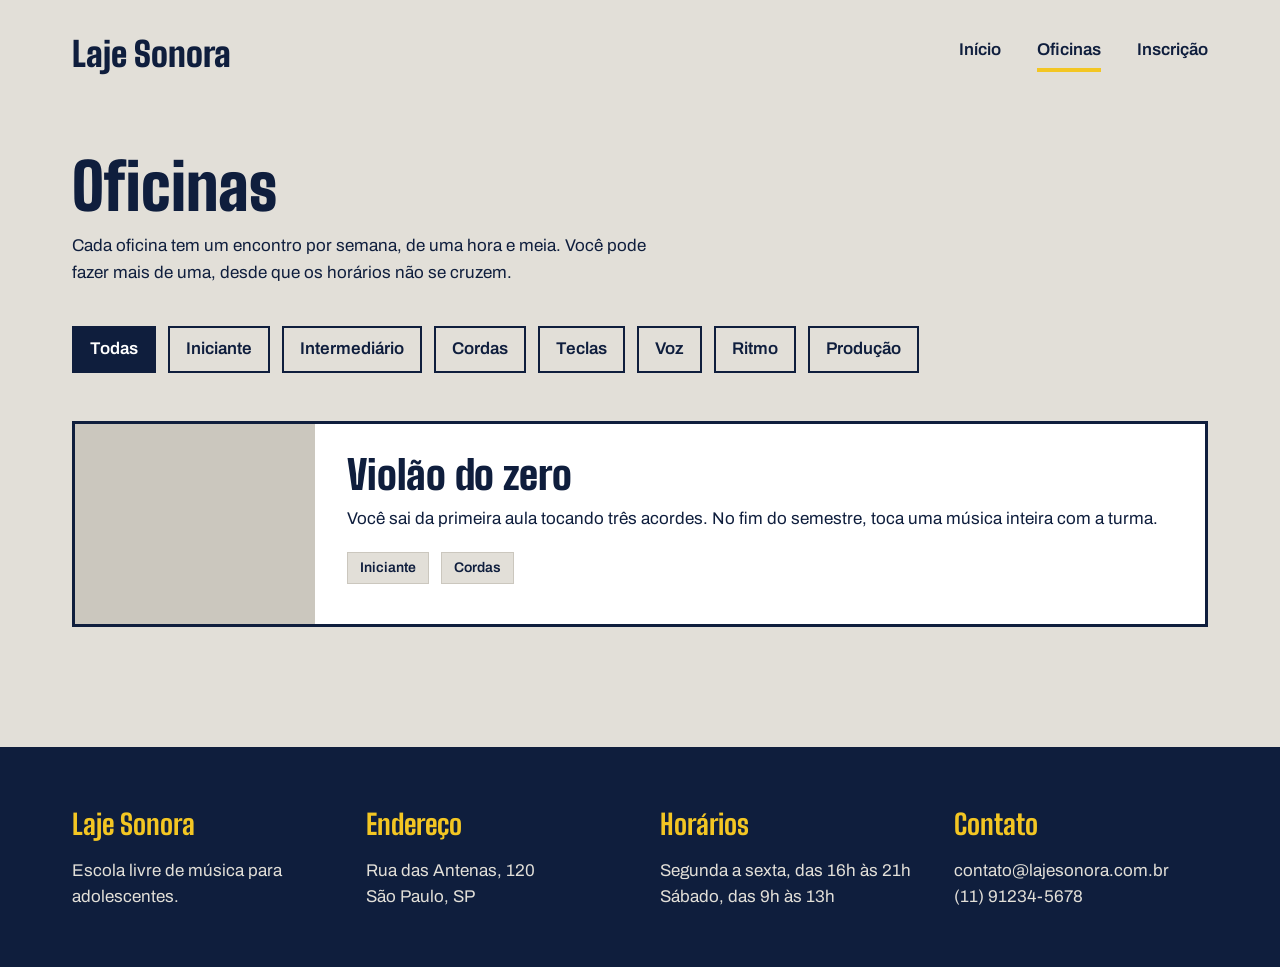
==== oficinas.html @ 2047c244 "Projeto Laje Sonora completo - - HTML e CSS conforme tutorial completo" ====
<!DOCTYPE html>
<html lang="pt-BR">
<head>
  <meta charset="UTF-8">
  <meta name="viewport" content="width=device-width, initial-scale=1.0">
  <title>Laje Sonora | Oficinas</title>
  <link rel="preconnect" href="https://fonts.googleapis.com">
  <link rel="preconnect" href="https://fonts.gstatic.com" crossorigin>
  <link href="https://fonts.googleapis.com/css2?family=Archivo:ital,wght@0,100..900;1,100..900&family=Big+Shoulders:opsz,wght@10..72,100..900&display=swap" rel="stylesheet">
  <link rel="stylesheet" href="oficinas.css">
</head>
<body>
  <header class="conteudo topo">
    <a href="index.html" class="logo">Laje Sonora</a>
    <nav class="menu">
      <a href="index.html">Início</a>
      <a href="oficinas.html" class="atual">Oficinas</a>
      <a href="inscricao.html">Inscrição</a>
    </nav>
  </header>

  <main class="conteudo">
    <h1 class="titulo-pagina">Oficinas</h1>
    <p class="subtitulo-pagina">Cada oficina tem um encontro por semana, de uma hora e meia. Você pode fazer mais de uma, desde que os horários não se cruzem.</p>

    <div class="filtros">
      <span class="filtro ativo">Todas</span>
      <span class="filtro">Iniciante</span>
      <span class="filtro">Intermediário</span>
      <span class="filtro">Cordas</span>
      <span class="filtro">Teclas</span>
      <span class="filtro">Voz</span>
      <span class="filtro">Ritmo</span>
      <span class="filtro">Produção</span>
    </div>

    <div class="lista">
      <article class="oficina">
        <div class="foto foto-azul"></div>
        <div class="oficina-texto">
          <h2>Violão do zero</h2>
          <p>Você sai da primeira aula tocando três acordes. No fim do semestre, toca uma música inteira com a turma.</p>
          <div class="etiquetas">
            <span class="etiqueta">Iniciante</span>
            <span class="etiqueta">Cordas</span>
          </div>
        </div>
      </article>
    </div>
  </main>

  <footer class="rodape">
    <div class="conteudo rodape-colunas">
      <div class="rodape-coluna">
        <h4>Laje Sonora</h4>
        <p>Escola livre de música para<br>adolescentes.</p>
      </div>
      <div class="rodape-coluna">
        <h4>Endereço</h4>
        <p>Rua das Antenas, 120<br>São Paulo, SP</p>
      </div>
      <div class="rodape-coluna">
        <h4>Horários</h4>
        <p>Segunda a sexta, das 16h às 21h<br>Sábado, das 9h às 13h</p>
      </div>
      <div class="rodape-coluna">
        <h4>Contato</h4>
        <p>contato@lajesonora.com.br<br>(11) 91234-5678</p>
      </div>
    </div>
  </footer>
</body>
</html>
---- oficinas.css ----
* {
  margin: 0;
  padding: 0;
  box-sizing: border-box;
}

:root {
  --concreto: #E2DFD8;
  --concreto-escuro: #CBC7BE;
  --tinta: #0F1E3D;
  --caixa-dagua: #1F5FBF;
  --fita: #F3C623;
  --branco: #FFFFFF;
  --fonte-cartaz: "Big Shoulders", "Arial Narrow", sans-serif;
  --fonte-texto: "Archivo", Arial, sans-serif;
}

body {
  background-color: var(--concreto);
  color: var(--tinta);
  font-family: var(--fonte-texto);
  font-size: 17px;
  line-height: 1.55;
}

a {
  color: inherit;
}

h1, h2, h3 {
  font-family: var(--fonte-cartaz);
  font-weight: 900;
  line-height: 0.95;
}

.conteudo {
  max-width: 1200px;
  margin-inline: auto;
  padding-inline: 32px;
}

/* ===== TOPO (igual ao index) ===== */
.topo {
  padding-block: 28px;
  display: flex;
  justify-content: space-between;
  align-items: center;
}

.logo {
  font-family: var(--fonte-cartaz);
  font-size: 34px;
  font-weight: 900;
  text-decoration: none;
}

.menu {
  display: flex;
  gap: 36px;
}

.menu a {
  font-weight: 600;
  text-decoration: none;
  padding-bottom: 4px;
  border-bottom: 4px solid transparent;
}

.menu a:hover {
  border-bottom-color: var(--tinta);
}

.menu a.atual {
  border-bottom-color: var(--fita);
}

/* ===== PÁGINA DE OFICINAS ===== */
.titulo-pagina {
  font-size: 64px;
  margin-top: 48px;
  margin-bottom: 16px;
}

.subtitulo-pagina {
  max-width: 60ch;
  margin-bottom: 40px;
}

.filtros {
  display: flex;
  flex-wrap: wrap;
  gap: 12px;
  margin-bottom: 48px;
}

.filtro {
  padding: 8px 16px;
  border: 2px solid var(--tinta);
  font-weight: 600;
  cursor: pointer;
}

.filtro.ativo {
  background-color: var(--tinta);
  color: var(--branco);
}

.lista {
  display: flex;
  flex-direction: column;
  gap: 24px;
}

.oficina {
  display: flex;
  background-color: var(--branco);
  border: 3px solid var(--tinta);
}

.oficina .foto {
  width: 240px;
  min-height: 200px;
  background-color: var(--concreto-escuro);
  flex-shrink: 0;
}

.foto-azul {
  background-color: var(--caixa-dagua);
}

.oficina-texto {
  padding: 32px;
  display: flex;
  flex-direction: column;
  gap: 12px;
}

.oficina-texto h2 {
  font-size: 40px;
}

.etiquetas {
  display: flex;
  gap: 12px;
  margin-top: 8px;
}

.etiqueta {
  font-size: 14px;
  font-weight: 600;
  padding: 4px 12px;
  background-color: var(--concreto);
  border: 1px solid var(--concreto-escuro);
}

/* ===== RODAPÉ ===== */
.rodape {
  margin-top: 120px;
  background-color: var(--tinta);
  color: var(--concreto);
  padding-block: 56px;
}

.rodape-colunas {
  display: flex;
  gap: 40px;
}

.rodape-coluna {
  flex: 1;
}

.rodape h4 {
  font-family: var(--fonte-cartaz);
  font-size: 28px;
  color: var(--fita);
  margin-bottom: 12px;
}
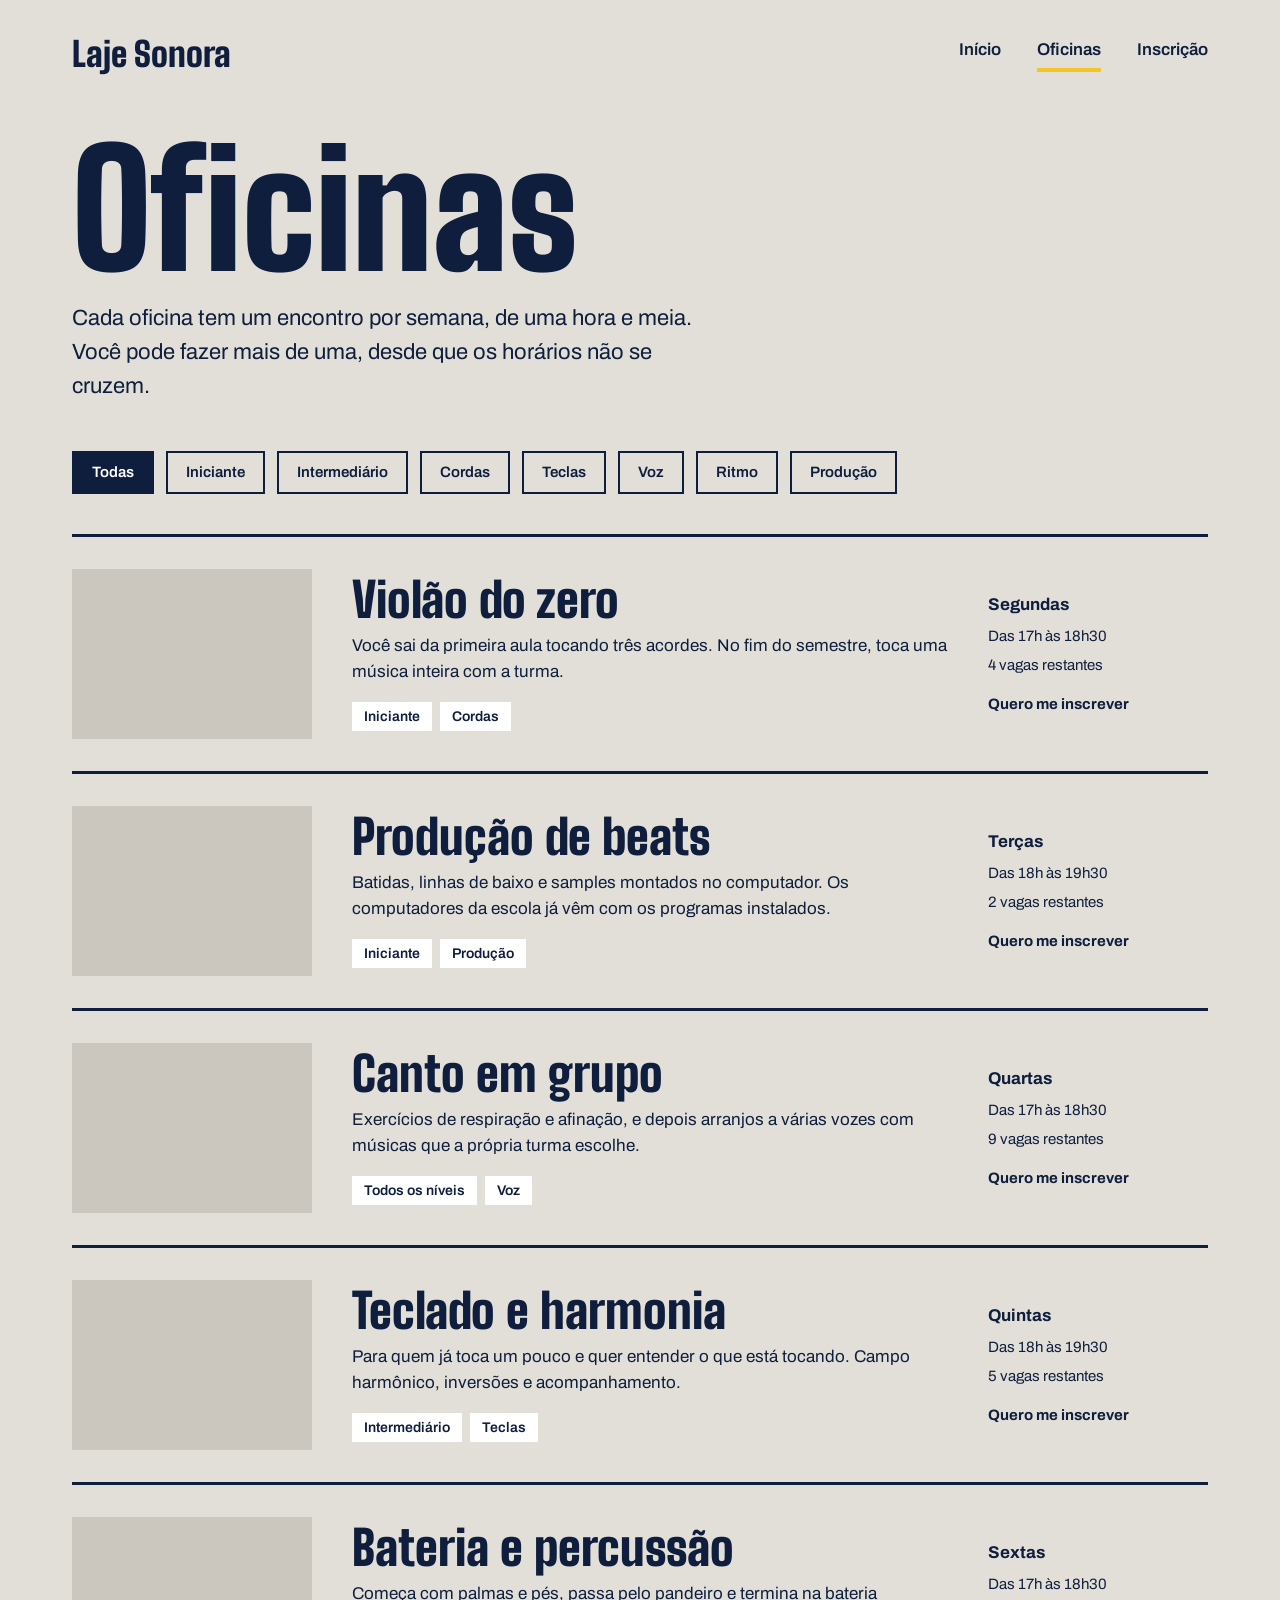
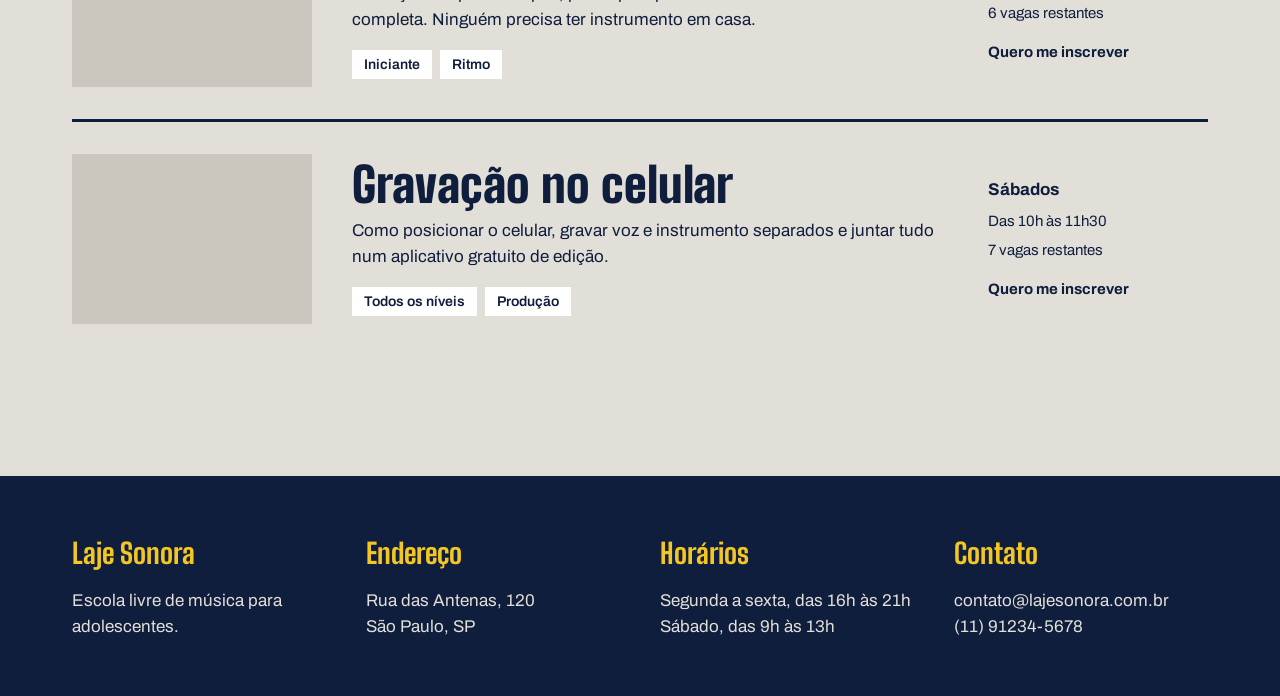
==== commit 5b62373d: "Página de Oficinas completa - 6 oficinas + detalhes + CSS conforme tutorial" ====
--- a/oficinas.html
+++ b/oficinas.html
@@ -35,6 +35,7 @@
     </div>
 
     <div class="lista">
+      <!-- 1. Violão do zero -->
       <article class="oficina">
         <div class="foto foto-azul"></div>
         <div class="oficina-texto">
@@ -44,6 +45,107 @@
             <span class="etiqueta">Iniciante</span>
             <span class="etiqueta">Cordas</span>
           </div>
+        </div>
+        <div class="oficina-detalhes">
+          <strong>Segundas</strong>
+          <span>Das 17h às 18h30</span>
+          <span>4 vagas restantes</span>
+          <a href="inscricao.html">Quero me inscrever</a>
+        </div>
+      </article>
+
+      <!-- 2. Produção de beats -->
+      <article class="oficina">
+        <div class="foto foto-amarela"></div>
+        <div class="oficina-texto">
+          <h2>Produção de beats</h2>
+          <p>Batidas, linhas de baixo e samples montados no computador. Os computadores da escola já vêm com os programas instalados.</p>
+          <div class="etiquetas">
+            <span class="etiqueta">Iniciante</span>
+            <span class="etiqueta">Produção</span>
+          </div>
+        </div>
+        <div class="oficina-detalhes">
+          <strong>Terças</strong>
+          <span>Das 18h às 19h30</span>
+          <span>2 vagas restantes</span>
+          <a href="inscricao.html">Quero me inscrever</a>
+        </div>
+      </article>
+
+      <!-- 3. Canto em grupo -->
+      <article class="oficina">
+        <div class="foto foto-tinta"></div>
+        <div class="oficina-texto">
+          <h2>Canto em grupo</h2>
+          <p>Exercícios de respiração e afinação, e depois arranjos a várias vozes com músicas que a própria turma escolhe.</p>
+          <div class="etiquetas">
+            <span class="etiqueta">Todos os níveis</span>
+            <span class="etiqueta">Voz</span>
+          </div>
+        </div>
+        <div class="oficina-detalhes">
+          <strong>Quartas</strong>
+          <span>Das 17h às 18h30</span>
+          <span>9 vagas restantes</span>
+          <a href="inscricao.html">Quero me inscrever</a>
+        </div>
+      </article>
+
+      <!-- 4. Teclado e harmonia -->
+      <article class="oficina">
+        <div class="foto"></div>
+        <div class="oficina-texto">
+          <h2>Teclado e harmonia</h2>
+          <p>Para quem já toca um pouco e quer entender o que está tocando. Campo harmônico, inversões e acompanhamento.</p>
+          <div class="etiquetas">
+            <span class="etiqueta">Intermediário</span>
+            <span class="etiqueta">Teclas</span>
+          </div>
+        </div>
+        <div class="oficina-detalhes">
+          <strong>Quintas</strong>
+          <span>Das 18h às 19h30</span>
+          <span>5 vagas restantes</span>
+          <a href="inscricao.html">Quero me inscrever</a>
+        </div>
+      </article>
+
+      <!-- 5. Bateria e percussão -->
+      <article class="oficina">
+        <div class="foto foto-azul"></div>
+        <div class="oficina-texto">
+          <h2>Bateria e percussão</h2>
+          <p>Começa com palmas e pés, passa pelo pandeiro e termina na bateria completa. Ninguém precisa ter instrumento em casa.</ casa.</p>
+          <div class="etiquetas">
+            <span class="etiqueta">Iniciante</span>
+            <span class="etiqueta">Ritmo</span>
+          </div>
+        </div>
+        <div class="oficina-detalhes">
+          <strong>Sextas</strong>
+          <span>Das 17h às 18h30</span>
+          <span>6 vagas restantes</span>
+          <a href="inscricao.html">Quero me inscrever</a>
+        </div>
+      </article>
+
+      <!-- 6. Gravação no celular -->
+      <article class="oficina">
+        <div class="foto foto-amarela"></div>
+        <div class="oficina-texto">
+          <h2>Gravação no celular</h2>
+          <p>Como posicionar o celular, gravar voz e instrumento separados e juntar tudo num aplicativo gratuito de edição.</p>
+          <div class="etiquetas">
+            <span class="etiqueta">Todos os níveis</span>
+            <span class="etiqueta">Produção</span>
+          </div>
+        </div>
+        <div class="oficina-detalhes">
+          <strong>Sábados</strong>
+          <span>Das 10h às 11h30</span>
+          <span>7 vagas restantes</span>
+          <a href="inscricao.html">Quero me inscrever</a>
         </div>
       </article>
     </div>
--- a/oficinas.css
+++ b/oficinas.css
@@ -39,7 +39,7 @@
   padding-inline: 32px;
 }
 
-/* ===== TOPO (igual ao index) ===== */
+/* ===== TOPO ===== */
 .topo {
   padding-block: 28px;
   display: flex;
@@ -74,29 +74,31 @@
   border-bottom-color: var(--fita);
 }
 
-/* ===== PÁGINA DE OFICINAS ===== */
+/* ===== TÍTULO E SUBTÍTULO ===== */
 .titulo-pagina {
-  font-size: 64px;
+  font-size: 160px;
+  margin-top: 24px;
+}
+
+.subtitulo-pagina {
+  font-size: 22px;
+  max-width: 640px;
+  margin-top: 16px;
+}
+
+/* ===== FILTROS ===== */
+.filtros {
   margin-top: 48px;
-  margin-bottom: 16px;
-}
-
-.subtitulo-pagina {
-  max-width: 60ch;
-  margin-bottom: 40px;
-}
-
-.filtros {
   display: flex;
   flex-wrap: wrap;
   gap: 12px;
-  margin-bottom: 48px;
 }
 
 .filtro {
-  padding: 8px 16px;
   border: 2px solid var(--tinta);
+  padding: 8px 18px;
   font-weight: 600;
+  font-size: 15px;
   cursor: pointer;
 }
 
@@ -105,52 +107,77 @@
   color: var(--branco);
 }
 
+/* ===== LISTA DE OFICINAS ===== */
 .lista {
-  display: flex;
-  flex-direction: column;
-  gap: 24px;
+  margin-top: 40px;
 }
 
 .oficina {
   display: flex;
-  background-color: var(--branco);
-  border: 3px solid var(--tinta);
+  align-items: center;
+  gap: 40px;
+  padding-block: 32px;
+  border-top: 3px solid var(--tinta);
 }
 
 .oficina .foto {
   width: 240px;
-  min-height: 200px;
+  height: 170px;
+  flex-shrink: 0;
   background-color: var(--concreto-escuro);
-  flex-shrink: 0;
 }
 
 .foto-azul {
   background-color: var(--caixa-dagua);
 }
 
+.foto-amarela {
+  background-color: var(--fita);
+}
+
+.foto-tinta {
+  background-color: var(--tinta);
+}
+
 .oficina-texto {
-  padding: 32px;
-  display: flex;
-  flex-direction: column;
-  gap: 12px;
-}
-
-.oficina-texto h2 {
-  font-size: 40px;
+  flex: 1;
+}
+
+.oficina h2 {
+  font-size: 48px;
+  margin-bottom: 10px;
 }
 
 .etiquetas {
   display: flex;
-  gap: 12px;
-  margin-top: 8px;
+  gap: 8px;
+  margin-top: 16px;
 }
 
 .etiqueta {
+  background-color: var(--branco);
+  padding: 4px 12px;
   font-size: 14px;
   font-weight: 600;
-  padding: 4px 12px;
-  background-color: var(--concreto);
-  border: 1px solid var(--concreto-escuro);
+}
+
+/* ===== DETALHES DA OFICINA ===== */
+.oficina-detalhes {
+  width: 220px;
+  display: flex;
+  flex-direction: column;
+  gap: 6px;
+  font-size: 15px;
+}
+
+.oficina-detalhes strong {
+  font-size: 17px;
+}
+
+.oficina-detalhes a {
+  margin-top: 10px;
+  font-weight: 700;
+  text-decoration: none;
 }
 
 /* ===== RODAPÉ ===== */
